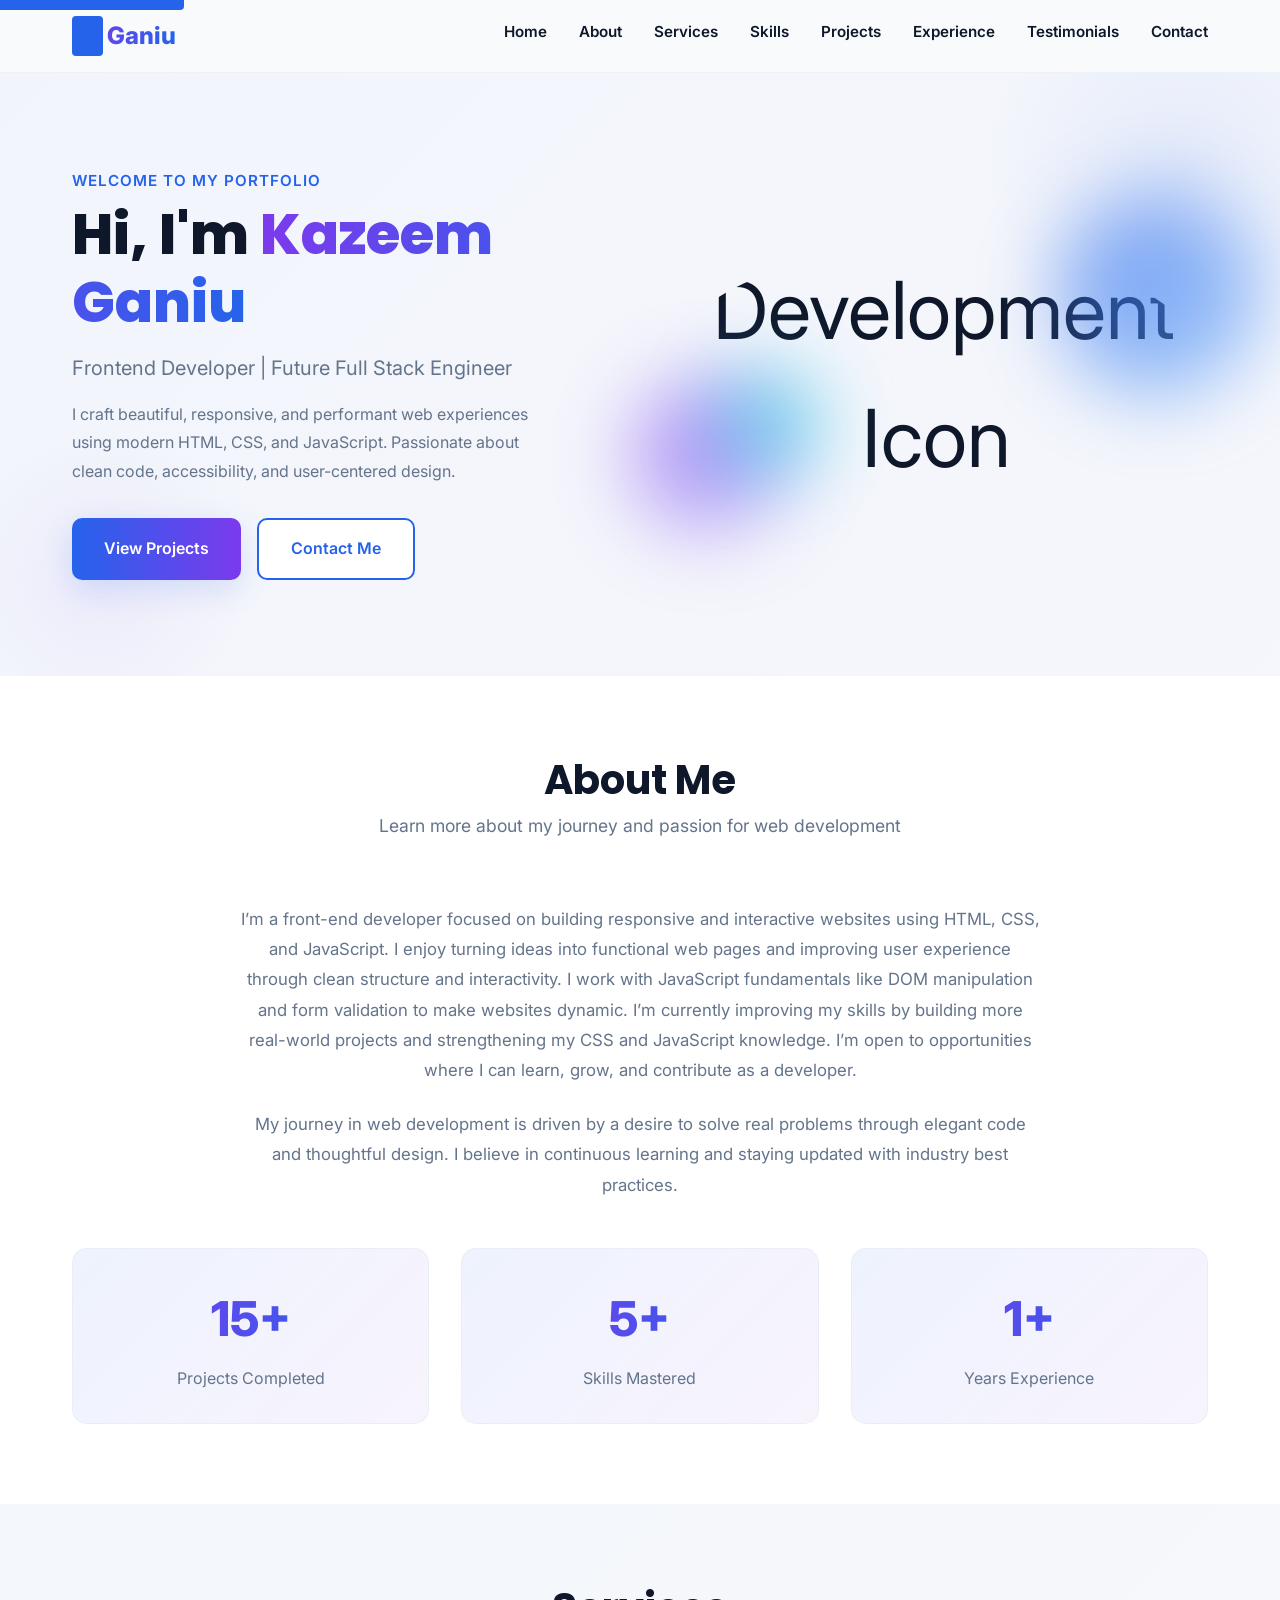
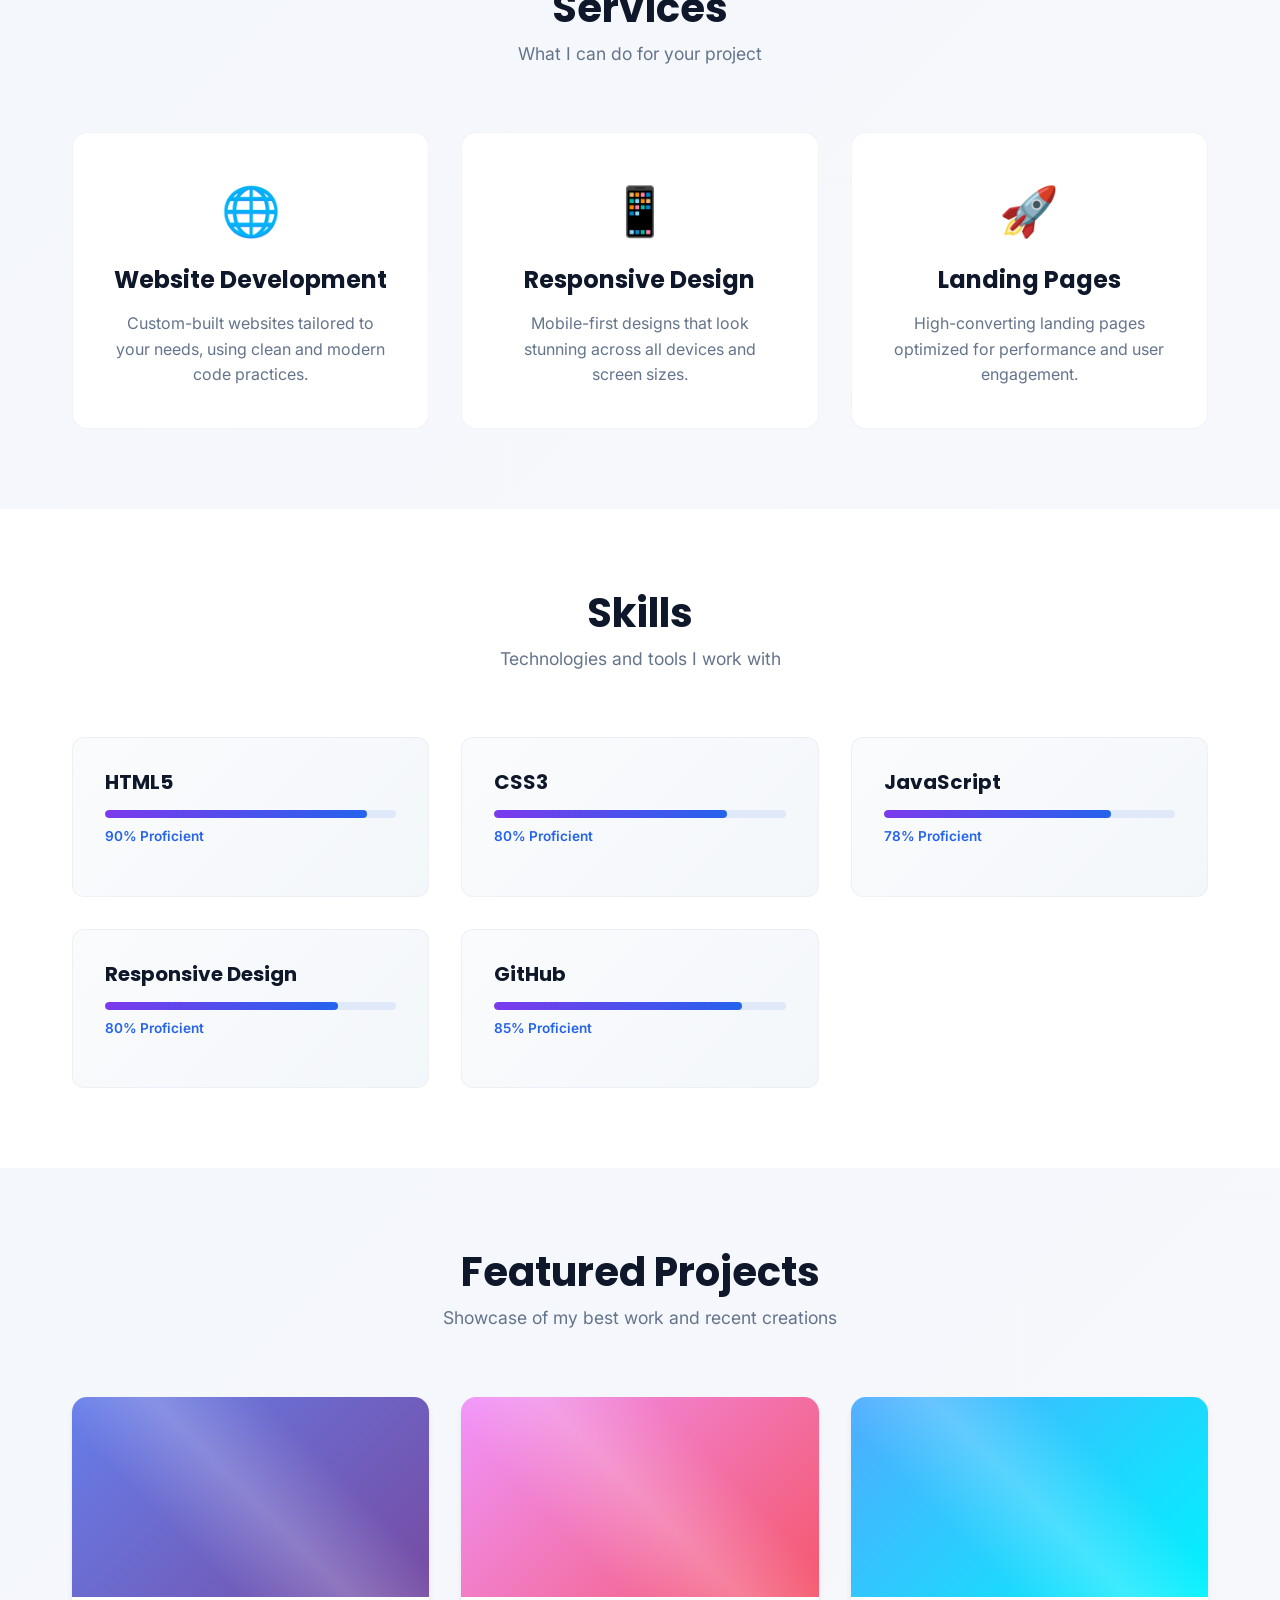
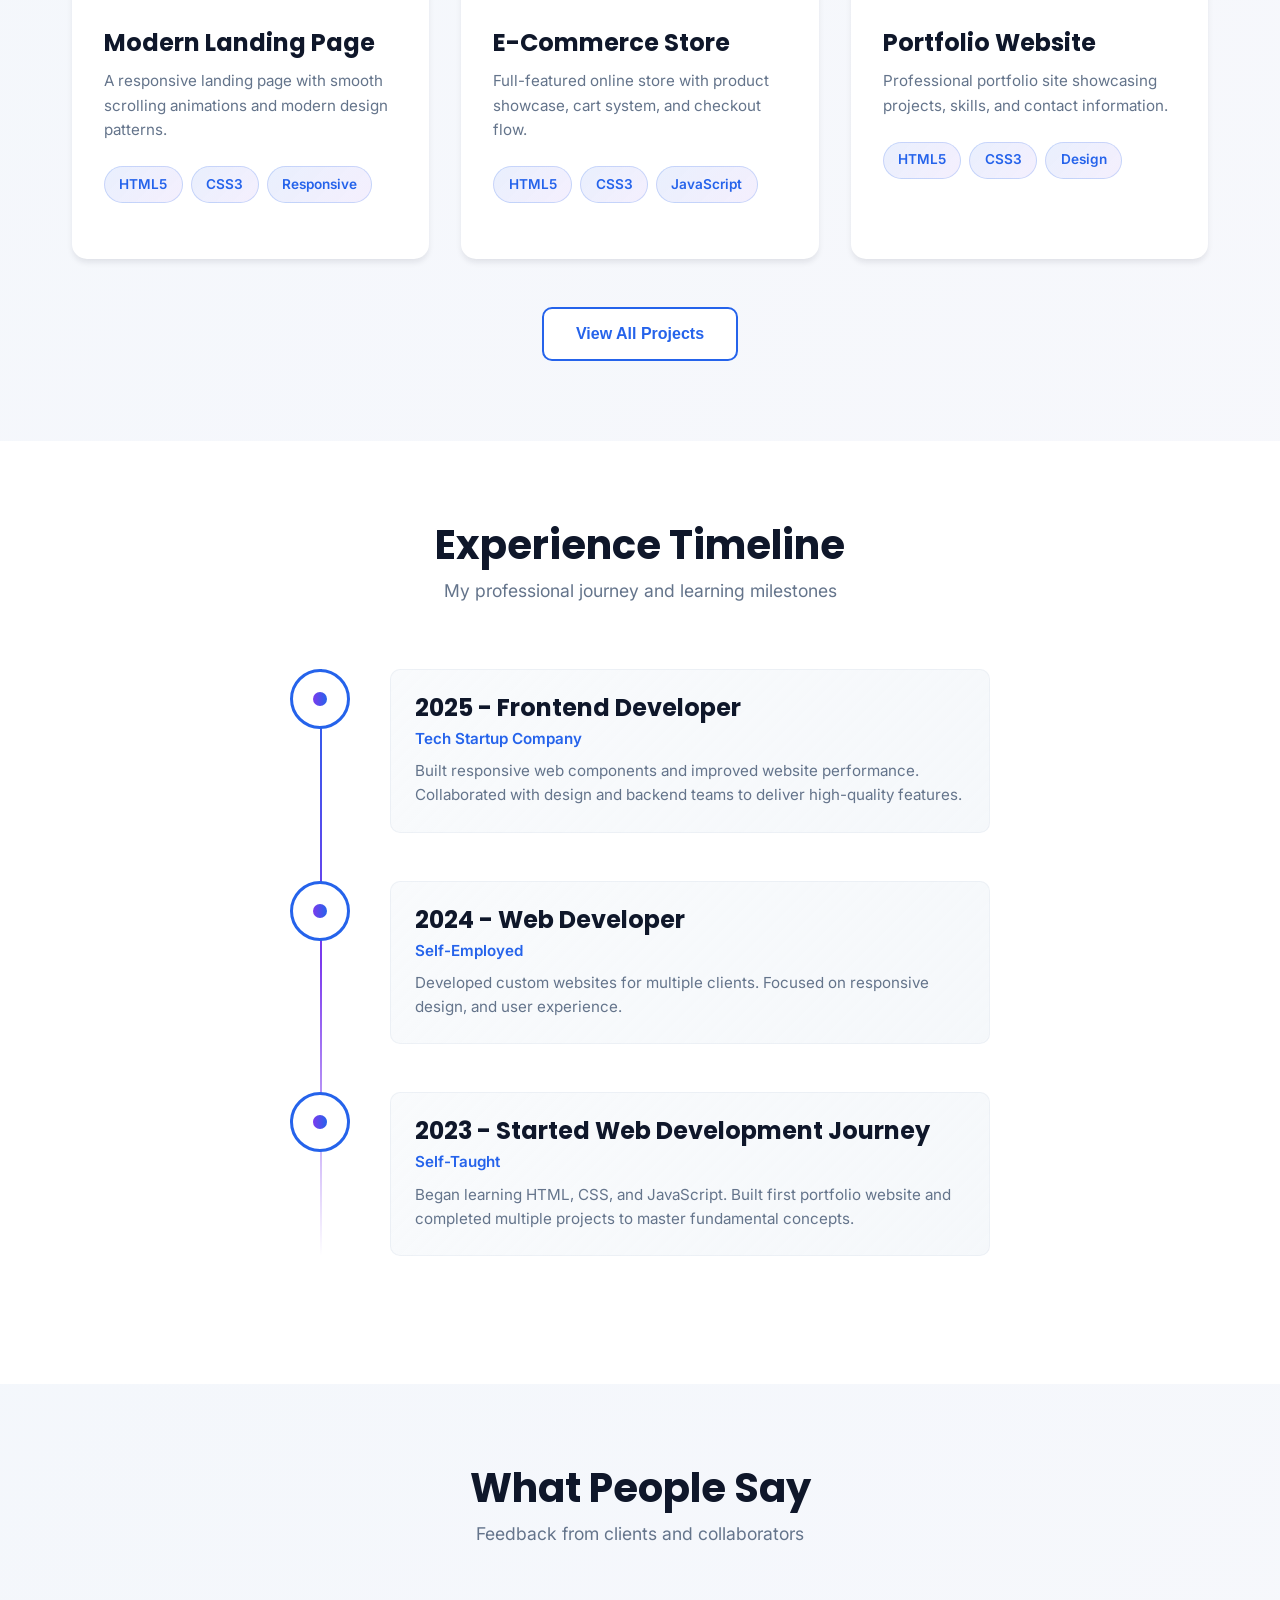
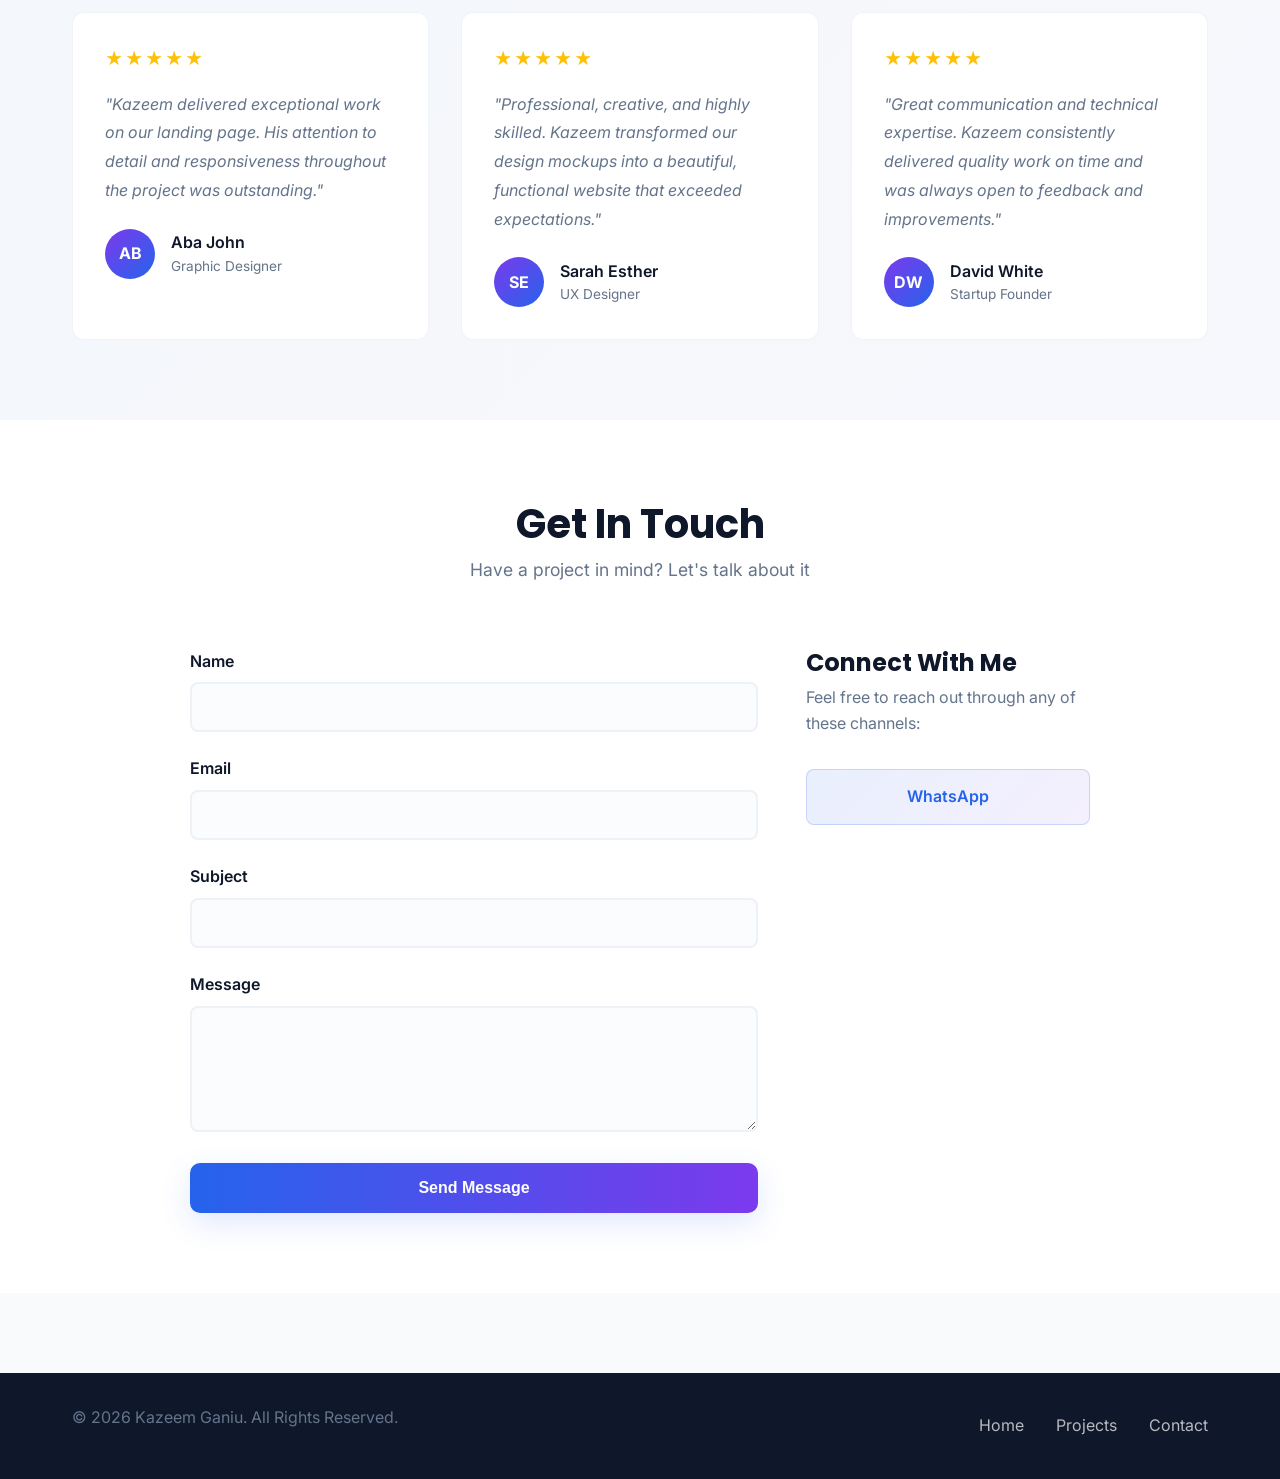
==== index.html @ 3c135c19 "Add files via upload" ====
<!DOCTYPE html>
<html lang="en">
<head>
    <meta charset="UTF-8">
    <meta name="viewport" content="width=device-width, initial-scale=1.0">
    <meta name="description" content="Kazeem Ganiu — Frontend Developer. Building modern, responsive, and accessible web experiences.">
    <title>Kazeem Ganiu — Frontend Developer</title>
    <link href="https://fonts.googleapis.com/css2?family=Inter:wght@300;400;500;600;700;800&family=Poppins:wght@400;600;700&display=swap" rel="stylesheet">
    <link rel="stylesheet" href="styles.css">
    <link rel="shortcut icon" href="logo.png" type="image/x-icon">
</head>
<script src="https://cdn.emailjs.com/dist/email.min.js"></script>

<body>
    <a href="#main-content" class="skip-link">Skip to main content</a>

    <header class="header">
        <nav class="navbar container">
            <div class="nav-brand">
                <a href="#home"><span class="brand-accent">K</span>Ganiu</a>
            </div>

            <input type="checkbox" id="menu-toggle" class="menu-toggle" aria-hidden="true">
            <label for="menu-toggle" class="hamburger" aria-label="Toggle navigation menu">
                <span></span>
                <span></span>
                <span></span>
            </label>

            <ul class="nav-menu" role="navigation" aria-label="Main navigation">
                <li><a href="#home">Home</a></li>
                <li><a href="#about">About</a></li>
                <li><a href="#services">Services</a></li>
                <li><a href="#skills">Skills</a></li>
                <li><a href="#projects">Projects</a></li>
                <li><a href="#experience">Experience</a></li>
                <li><a href="#testimonials">Testimonials</a></li>
                <li><a href="#contact">Contact</a></li>
            </ul>
        </nav>
    </header>

    <main id="main-content">
        <!-- Hero Section -->
        <section id="home" class="hero">
            <div class="container">
                <div class="hero-wrapper">
                    <div class="hero-content">
                        <p class="hero-intro">Welcome to my portfolio</p>
                        <h1 class="hero-title">Hi, I'm <span class="gradient-text">Kazeem Ganiu</span></h1>
                        <p class="hero-subtitle">Frontend Developer | Future Full Stack Engineer</p>
                        <p class="hero-description">I craft beautiful, responsive, and performant web experiences using modern HTML, CSS, and JavaScript. Passionate about clean code, accessibility, and user-centered design.</p>
                        
                        <div class="hero-buttons">
                            <a href="#projects" class="btn btn-primary">View Projects</a>
                            <a href="#contact" class="btn btn-secondary">Contact Me</a>
                        </div>
                    </div>

                    <div class="hero-illustration" aria-hidden="true">
                        <div class="floating-card">
                            <div class="card-content">
                                <div class="dev-icon">
                                    <img src="my-image.png" alt="Development Icon" style="width: 30rem; height: 30rem; border-radius: 70%;">
                                </div>
                            </div>
                        </div>
                        <div class="floating-shapes">
                            <div class="shape shape-1"></div>
                            <div class="shape shape-2"></div>
                            <div class="shape shape-3"></div>
                        </div>
                    </div>
                </div>
            </div>
        </section>

        <section id="about" class="about">
            <div class="container">
                <div class="section-header">
                    <h2>About Me</h2>
                    <p>Learn more about my journey and passion for web development</p>
                </div>

                <div class="about-content">
                    <p>I’m a front-end developer focused on building responsive and interactive websites using HTML, CSS, and JavaScript.

I enjoy turning ideas into functional web pages and improving user experience through clean structure and interactivity. I work with JavaScript fundamentals like DOM manipulation and form validation to make websites dynamic.

I’m currently improving my skills by building more real-world projects and strengthening my CSS and JavaScript knowledge.

I’m open to opportunities where I can learn, grow, and contribute as a developer.</p>
                    
                    <p>My journey in web development is driven by a desire to solve real problems through elegant code and thoughtful design. I believe in continuous learning and staying updated with industry best practices.</p>
                </div>

                <div class="stats">
                    <div class="stat-card">
                        <div class="stat-number">15+</div>
                        <div class="stat-label">Projects Completed</div>
                    </div>
                    <div class="stat-card">
                        <div class="stat-number">5+</div>
                        <div class="stat-label">Skills Mastered</div>
                    </div>
                    <div class="stat-card">
                        <div class="stat-number">1+</div>
                        <div class="stat-label">Years Experience</div>
                    </div>
                </div>
            </div>
        </section>

        <section id="services" class="services">
            <div class="container">
                <div class="section-header">
                    <h2>Services</h2>
                    <p>What I can do for your project</p>
                </div>

                <div class="services-grid">
                    <div class="service-card">
                        <div class="service-icon">🌐</div>
                        <h3>Website Development</h3>
                        <p>Custom-built websites tailored to your needs, using clean and modern code practices.</p>
                    </div>

                    <div class="service-card">
                        <div class="service-icon">📱</div>
                        <h3>Responsive Design</h3>
                        <p>Mobile-first designs that look stunning across all devices and screen sizes.</p>
                    </div>

                    <div class="service-card">
                        <div class="service-icon">🚀</div>
                        <h3>Landing Pages</h3>
                        <p>High-converting landing pages optimized for performance and user engagement.</p>
                    </div>
                </div>
            </div>
        </section>

        <section id="skills" class="skills">
            <div class="container">
                <div class="section-header">
                    <h2>Skills</h2>
                    <p>Technologies and tools I work with</p>
                </div>

                <div class="skills-grid">
                    <div class="skill-card">
                        <h3>HTML5</h3>
                        <div class="progress-bar">
                            <div class="progress-fill" style="width: 90%"></div>
                        </div>
                        <p class="skill-level">90% Proficient</p>
                    </div>

                    <div class="skill-card">
                        <h3>CSS3</h3>
                        <div class="progress-bar">
                            <div class="progress-fill" style="width: 80%"></div>
                        </div>
                        <p class="skill-level">80% Proficient</p>
                    </div>

                    <div class="skill-card">
                        <h3>JavaScript</h3>
                        <div class="progress-bar">
                            <div class="progress-fill" style="width: 78%"></div>
                        </div>
                        <p class="skill-level">78% Proficient</p>
                    </div>

                    <div class="skill-card">
                        <h3>Responsive Design</h3>
                        <div class="progress-bar">
                            <div class="progress-fill" style="width: 80%"></div>
                        </div>
                        <p class="skill-level">80% Proficient</p>
                    </div>

                    <div class="skill-card">
                        <h3>GitHub</h3>
                        <div class="progress-bar">
                            <div class="progress-fill" style="width: 85%"></div>
                        </div>
                        <p class="skill-level">85% Proficient</p>
                    </div>

                    
                </div>
            </div>
        </section>

        <section id="projects" class="projects">
            <div class="container">
                <div class="section-header">
                    <h2>Featured Projects</h2>
                    <p>Showcase of my best work and recent creations</p>
                </div>

                <div class="projects-grid">
                    <article class="project-card">
                        <div class="project-image" style="background: linear-gradient(135deg, #667eea 0%, #764ba2 100%)">
                            <div class="project-overlay">
                                <div class="project-overlay-content">
                                    <p>Modern Landing Page</p>
                                </div>
                            </div>
                        </div>
                        <div class="project-body">
                            <h3>Modern Landing Page</h3>
                            <p>A responsive landing page with smooth scrolling animations and modern design patterns.</p>
                            <div class="project-tags">
                                <span class="tag">HTML5</span>
                                <span class="tag">CSS3</span>
                                <span class="tag">Responsive</span>
                            </div>
                        </div>
                    </article>

                    <article class="project-card">
                        <div class="project-image" style="background: linear-gradient(135deg, #f093fb 0%, #f5576c 100%)">
                            <div class="project-overlay">
                                <div class="project-overlay-content">
                                    <p>E-Commerce Store</p>
                                </div>
                            </div>
                        </div>
                        <div class="project-body">
                            <h3>E-Commerce Store</h3>
                            <p>Full-featured online store with product showcase, cart system, and checkout flow.</p>
                            <div class="project-tags">
                                <span class="tag">HTML5</span>
                                <span class="tag">CSS3</span>
                                <span class="tag">JavaScript</span>
                            </div>
                        </div>
                    </article>

                    <article class="project-card">
                        <div class="project-image" style="background: linear-gradient(135deg, #4facfe 0%, #00f2fe 100%)">
                            <div class="project-overlay">
                                <div class="project-overlay-content">
                                    <p>Portfolio Website</p>
                                </div>
                            </div>
                        </div>
                        <div class="project-body">
                            <h3>Portfolio Website</h3>
                            <p>Professional portfolio site showcasing projects, skills, and contact information.</p>
                            <div class="project-tags">
                                <span class="tag">HTML5</span>
                                <span class="tag">CSS3</span>
                                <span class="tag">Design</span>
                            </div>
                        </div>
                    </article>
                </div>
                <div class="view-all-wrapper">
    <div class="dropdown">
        <button class="btn btn-secondary view-all" id="viewAllBtn">
            View All Projects
        </button>

        <div class="dropdown-menu" id="dropdownMenu">
            <a href="Saas.html" target="_blank">SaaS webpage</a>
            <a href="new.html" target="_blank">Dashboard</a>
            <a href="https://your-projects-3.com" target="_blank">Case Studies</a>
        </div>
    </div>
</div>
            </div>
        </section>

        <section id="experience" class="experience">
            <div class="container">
                <div class="section-header">
                    <h2>Experience Timeline</h2>
                    <p>My professional journey and learning milestones</p>
                </div>

                <div class="timeline">
                    <div class="timeline-item">
                        <div class="timeline-marker"></div>
                        <div class="timeline-content">
                            <h3>2025 - Frontend Developer</h3>
                            <p class="timeline-company">Tech Startup Company</p>
                            <p>Built responsive web components and improved website performance. Collaborated with design and backend teams to deliver high-quality features.</p>
                        </div>
                    </div>

                    <div class="timeline-item">
                        <div class="timeline-marker"></div>
                        <div class="timeline-content">
                            <h3>2024 - Web Developer</h3>
                            <p class="timeline-company">Self-Employed</p>
                            <p>Developed custom websites for multiple clients. Focused on responsive design, and user experience.</p>
                        </div>
                    </div>

                    <div class="timeline-item">
                        <div class="timeline-marker"></div>
                        <div class="timeline-content">
                            <h3>2023 - Started Web Development Journey</h3>
                            <p class="timeline-company">Self-Taught</p>
                            <p>Began learning HTML, CSS, and JavaScript. Built first portfolio website and completed multiple projects to master fundamental concepts.</p>
                        </div>
                    </div>
                </div>
            </div>
        </section>

        <section id="testimonials" class="testimonials">
            <div class="container">
                <div class="section-header">
                    <h2>What People Say</h2>
                    <p>Feedback from clients and collaborators</p>
                </div>

                <div class="testimonials-grid">
                    <div class="testimonial-card">
                        <div class="testimonial-stars">★★★★★</div>
                        <p class="testimonial-text">"Kazeem delivered exceptional work on our landing page. His attention to detail and responsiveness throughout the project was outstanding."</p>
                        <div class="testimonial-author">
                            <div class="author-avatar">AB</div>
                            <div>
                                <p class="author-name"> Aba John</p>
                                <p class="author-title">Graphic Designer</p>
                            </div>
                        </div>
                    </div>

                    <div class="testimonial-card">
                        <div class="testimonial-stars">★★★★★</div>
                        <p class="testimonial-text">"Professional, creative, and highly skilled. Kazeem transformed our design mockups into a beautiful, functional website that exceeded expectations."</p>
                        <div class="testimonial-author">
                            <div class="author-avatar">SE</div>
                            <div>
                                <p class="author-name">Sarah Esther</p>
                                <p class="author-title">UX Designer</p>
                            </div>
                        </div>
                    </div>

                    <div class="testimonial-card">
                        <div class="testimonial-stars">★★★★★</div>
                        <p class="testimonial-text">"Great communication and technical expertise. Kazeem consistently delivered quality work on time and was always open to feedback and improvements."</p>
                        <div class="testimonial-author">
                            <div class="author-avatar">DW</div>
                            <div>
                                <p class="author-name">David White</p>
                                <p class="author-title">Startup Founder</p>
                            </div>
                        </div>
                    </div>
                </div>
            </div>
        </section>

<section id="contact" class="contact">
    <div class="container">
        <div class="section-header">
            <h2>Get In Touch</h2>
            <p>Have a project in mind? Let's talk about it</p>
        </div>

        <div class="contact-wrapper">

            <form id="contact-form" class="contact-form">

                <div class="form-group">
                    <label for="name">Name</label>
                    <input type="text" id="name" name="name" required>
                </div>

                <div class="form-group">
                    <label for="email">Email</label>
                    <input type="email" id="email" name="email" required>
                </div>

                <div class="form-group">
                    <label for="subject">Subject</label>
                    <input type="text" id="subject" name="subject" required>
                </div>

                <div class="form-group">
                    <label for="message">Message</label>
                    <textarea id="message" name="message" rows="5" required></textarea>
                </div>

                <button type="submit" class="btn btn-primary">
                    Send Message
                </button>

            </form>

            <div class="contact-info">
                <h3>Connect With Me</h3>
                <p>Feel free to reach out through any of these channels:</p>

                <a href="https://wa.me/2347087066214" class="social-btn" aria-label="WhatsApp">
                    WhatsApp
                </a>
            </div>

        </div>
    </div>
</section>
    </main>

    <footer class="footer">
        <div class="container">
            <div class="footer-content">
                <p>&copy; 2026 Kazeem Ganiu. All Rights Reserved.</p>
                <div class="footer-links">
                    <a href="#home">Home</a>
                    <a href="#projects">Projects</a>
                    <a href="#contact">Contact</a>
                </div>
            </div>
        </div>
    </footer>

    <script>
(function () {
    emailjs.init("2vqwVvf7zt4rXn-55"); 
})();

document.getElementById("contact-form").addEventListener("submit", function (e) {
    e.preventDefault();

    emailjs.sendForm(
    "service_xun9y2r",
    "template_qzkkvb9",
    this
    ).then(
    function () {
        alert("Message sent successfully!");
        document.getElementById("contact-form").reset();
    },
    function (error) {
        alert("Failed to send message. Try again.");
        console.log(error);
    }
    );
});

const btn = document.getElementById("viewAllBtn");
const menu = document.getElementById("dropdownMenu");

btn.addEventListener("click", function (e) {
    e.stopPropagation();
    menu.style.display = menu.style.display === "flex" ? "none" : "flex";
});

document.addEventListener("click", function () {
    menu.style.display = "none";
});
</script>
</body>
</html>
---- styles.css ----
/* ============================================
   CSS CUSTOM PROPERTIES (Variables)
   ============================================ */
:root {
    --bg-primary: #F8FAFC;
    --bg-secondary: #F1F5F9;
    --surface: #FFFFFF;
    --primary: #2563EB;
    --primary-light: #60A5FA;
    --secondary: #7C3AED;
    --secondary-light: #A78BFA;
    --accent: #06B6D4;
    --accent-light: #22D3EE;
    --text: #0F172A;
    --text-muted: #64748B;
    --border: #E2E8F0;
    --shadow-sm: 0 1px 2px 0 rgba(15, 23, 42, 0.05);
    --shadow-md: 0 4px 6px -1px rgba(15, 23, 42, 0.1);
    --shadow-lg: 0 10px 15px -3px rgba(15, 23, 42, 0.1);
    --shadow-xl: 0 20px 25px -5px rgba(15, 23, 42, 0.1);
    --transition: all 0.3s cubic-bezier(0.4, 0, 0.2, 1);
}

/* ============================================
   Reset & Base Styles
   ============================================ */
* {
    margin: 0;
    padding: 0;
    box-sizing: border-box;
}

html {
    scroll-behavior: smooth;
}

body {
    font-family: 'Inter', -apple-system, BlinkMacSystemFont, 'Segoe UI', sans-serif;
    background-color: var(--bg-primary);
    color: var(--text);
    line-height: 1.6;
    overflow-x: hidden;
    -webkit-font-smoothing: antialiased;
    -moz-osx-font-smoothing: grayscale;
}

/* ============================================
   Container & Layout
   ============================================ */
.container {
    max-width: 1200px;
    margin: 0 auto;
    padding: 0 2rem;
}

section {
    padding: 5rem 0;
}

/* ============================================
   Typography
   ============================================ */
h1, h2, h3, h4, h5, h6 {
    font-family: 'Poppins', sans-serif;
    font-weight: 700;
    line-height: 1.2;
    margin-bottom: 1rem;
}

h1 {
    font-size: 3.5rem;
    font-weight: 800;
}

h2 {
    font-size: 2.5rem;
}

h3 {
    font-size: 1.5rem;
}

p {
    margin-bottom: 1rem;
    color: var(--text-muted);
}

a {
    color: var(--primary);
    text-decoration: none;
    transition: var(--transition);
}

a:hover {
    color: var(--secondary);
}

/* ============================================
   Skip Link
   ============================================ */
.skip-link {
    position: absolute;
    top: -40px;
    left: 0;
    background: var(--primary);
    color: white;
    padding: 0.75rem 1rem;
    z-index: 100;
    border-radius: 0 0 4px 0;
}

.skip-link:focus {
    top: 0;
}

/* ============================================
   Header & Navigation
   ============================================ */
.header {
    position: sticky;
    top: 0;
    z-index: 90;
    background: rgba(248, 250, 252, 0.8);
    backdrop-filter: blur(10px);
    border-bottom: 1px solid rgba(226, 232, 240, 0.5);
    padding: 1rem 0;
}

.navbar {
    display: flex;
    justify-content: space-between;
    align-items: center;
}

.nav-brand a {
    font-size: 1.5rem;
    font-weight: 800;
    background: linear-gradient(90deg, var(--secondary) 0%, var(--primary) 100%);
    -webkit-background-clip: text;
    -webkit-text-fill-color: transparent;
    background-clip: text;
    display: flex;
    align-items: center;
    gap: 0.25rem;
    animation: slideInLeft 0.6s ease-out;
}

.brand-accent {
    background: var(--primary);
    color: white;
    padding: 0.25rem 0.5rem;
    border-radius: 4px;
    font-size: 1.25rem;
}

.nav-menu {
    display: flex;
    list-style: none;
    gap: 2rem;
    align-items: center;
}

.nav-menu a {
    font-weight: 600;
    font-size: 0.95rem;
    color: var(--text);
    position: relative;
    overflow: hidden;
    display: inline-block;
}

.nav-menu a::after {
    content: '';
    position: absolute;
    bottom: 0;
    left: 0;
    width: 100%;
    height: 2px;
    background: linear-gradient(90deg, var(--secondary), var(--primary));
    transform: translateX(-100%);
    transition: transform 0.3s ease;
}

.nav-menu a:hover::after {
    transform: translateX(0);
}

/* Hamburger Menu */
.menu-toggle {
    display: none;
}

.hamburger {
    display: none;
    flex-direction: column;
    gap: 6px;
    cursor: pointer;
    z-index: 95;
}

.hamburger span {
    width: 25px;
    height: 3px;
    background: var(--primary);
    border-radius: 2px;
    transition: var(--transition);
}

.menu-toggle:checked ~ .hamburger span:nth-child(1) {
    transform: rotate(45deg) translate(10px, 10px);
}

.menu-toggle:checked ~ .hamburger span:nth-child(2) {
    opacity: 0;
}

.menu-toggle:checked ~ .hamburger span:nth-child(3) {
    transform: rotate(-45deg) translate(7px, -7px);
}

.menu-toggle:checked ~ .nav-menu {
    max-height: 500px;
}

/* ============================================
   Hero Section
   ============================================ */
.hero {
    padding: 6rem 0;
    background: linear-gradient(135deg, rgba(37, 99, 235, 0.03) 0%, rgba(124, 58, 237, 0.02) 100%);
    position: relative;
    overflow: hidden;
}

.hero::before {
    content: '';
    position: absolute;
    width: 400px;
    height: 400px;
    background: radial-gradient(circle, rgba(37, 99, 235, 0.08), transparent 70%);
    top: -100px;
    right: -100px;
    border-radius: 50%;
    animation: float 6s ease-in-out infinite;
}

.hero::after {
    content: '';
    position: absolute;
    width: 300px;
    height: 300px;
    background: radial-gradient(circle, rgba(124, 58, 237, 0.06), transparent 70%);
    bottom: -50px;
    left: -50px;
    border-radius: 50%;
    animation: float 8s ease-in-out infinite 1s;
}

.hero-wrapper {
    display: grid;
    grid-template-columns: 1fr 1fr;
    gap: 3rem;
    align-items: center;
    position: relative;
    z-index: 1;
}

.hero-content {
    animation: slideInLeft 0.8s ease-out;
}

.hero-intro {
    font-size: 0.95rem;
    font-weight: 600;
    color: var(--primary);
    text-transform: uppercase;
    letter-spacing: 1px;
    margin-bottom: 0.5rem;
    animation: fadeIn 0.6s ease-out;
}

.hero-title {
    font-size: 3.5rem;
    margin-bottom: 1rem;
    animation: slideInLeft 0.8s ease-out 0.1s backwards;
}

.gradient-text {
    background: linear-gradient(90deg, var(--secondary) 0%, var(--primary) 100%);
    -webkit-background-clip: text;
    -webkit-text-fill-color: transparent;
    background-clip: text;
}

.hero-subtitle {
    font-size: 1.25rem;
    color: var(--text-muted);
    margin-bottom: 1rem;
    animation: slideInLeft 0.8s ease-out 0.2s backwards;
}

.hero-description {
    font-size: 1rem;
    max-width: 90%;
    line-height: 1.8;
    margin-bottom: 2rem;
    animation: slideInLeft 0.8s ease-out 0.3s backwards;
}

.hero-buttons {
    display: flex;
    gap: 1rem;
    flex-wrap: wrap;
    animation: slideInLeft 0.8s ease-out 0.4s backwards;
}

.btn {
    padding: 1rem 2rem;
    border-radius: 10px;
    font-weight: 600;
    border: none;
    cursor: pointer;
    transition: var(--transition);
    font-size: 1rem;
    display: inline-flex;
    align-items: center;
    justify-content: center;
    text-decoration: none;
    position: relative;
    overflow: hidden;
}

.btn::before {
    content: '';
    position: absolute;
    inset: 0;
    background: linear-gradient(45deg, transparent, rgba(255, 255, 255, 0.2), transparent);
    transform: translateX(-100%);
}

.btn:hover::before {
    transform: translateX(100%);
    transition: transform 0.6s ease;
}

.btn-primary {
    background: linear-gradient(90deg, var(--primary) 0%, var(--secondary) 100%);
    color: white;
    box-shadow: 0 10px 30px rgba(37, 99, 235, 0.15);
    animation: pulse 2s ease-in-out infinite;
}

.btn-primary:hover {
    transform: translateY(-3px);
    box-shadow: 0 15px 40px rgba(37, 99, 235, 0.25);
    animation: none;
}

.btn-secondary {
    background: white;
    color: var(--primary);
    border: 2px solid var(--primary);
}

.btn-secondary:hover {
    background: var(--primary);
    color: white;
    transform: translateY(-3px);
}

.hero-illustration {
    position: relative;
    display: flex;
    align-items: center;
    justify-content: center;
    animation: slideInRight 0.8s ease-out;
}

.flating-card {
    width: 280px;
    height: 280px;
    background: linear-gradient(135deg, rgba(255, 255, 255, 0.9), rgba(255, 255, 255, 0.7));
    border-radius: 20px;
    backdrop-filter: blur(10px);
    border: 1px solid rgba(226, 232, 240, 0.5);
    display: flex;
    align-items: center;
    justify-content: center;
    box-shadow: 0 20px 60px rgba(37, 99, 235, 0.1);
    animation: float 4s ease-in-out infinite;
}

.card-content {
    text-align: center;
}

.dev-icon {
    font-size: 5rem;
    animation: float 4s ease-in-out infinite;
}

.floating-shapes {
    position: absolute;
    width: 100%;
    height: 100%;
}

.shape {
    position: absolute;
    border-radius: 50%;
    filter: blur(40px);
    opacity: 0.6;
}

.shape-1 {
    width: 200px;
    height: 200px;
    background: linear-gradient(135deg, var(--primary), var(--primary-light));
    top: -50px;
    right: -50px;
    animation: float 6s ease-in-out infinite;
}

.shape-2 {
    width: 150px;
    height: 150px;
    background: linear-gradient(135deg, var(--secondary), var(--secondary-light));
    bottom: -30px;
    left: -30px;
    animation: float 7s ease-in-out infinite 1s;
}

.shape-3 {
    width: 100px;
    height: 100px;
    background: linear-gradient(135deg, var(--accent), var(--accent-light));
    top: 50%;
    left: 10%;
    animation: float 8s ease-in-out infinite 0.5s;
}

.section-header {
    text-align: center;
    margin-bottom: 4rem;
    animation: fadeInUp 0.8s ease-out;
}

.section-header h2 {
    margin-bottom: 0.5rem;
}

.section-header p {
    font-size: 1.1rem;
    color: var(--text-muted);
}

.about {
    background: white;
    position: relative;
}

.about-content {
    max-width: 800px;
    margin: 0 auto 3rem;
    text-align: center;
    animation: fadeInUp 0.8s ease-out 0.2s backwards;
}

.about-content p {
    font-size: 1.05rem;
    line-height: 1.8;
    margin-bottom: 1.5rem;
}

.stats {
    display: grid;
    grid-template-columns: repeat(auto-fit, minmax(200px, 1fr));
    gap: 2rem;
    margin-top: 3rem;
}

.stat-card {
    background: linear-gradient(135deg, rgba(37, 99, 235, 0.08), rgba(124, 58, 237, 0.06));
    padding: 2rem;
    border-radius: 15px;
    border: 1px solid rgba(226, 232, 240, 0.5);
    text-align: center;
    transition: var(--transition);
    animation: fadeInUp 0.8s ease-out;
}

.stat-card:hover {
    transform: translateY(-8px);
    box-shadow: var(--shadow-xl);
    border-color: var(--primary);
    background: linear-gradient(135deg, rgba(37, 99, 235, 0.12), rgba(124, 58, 237, 0.1));
}

.stat-number {
    font-size: 3rem;
    font-weight: 800;
    background: linear-gradient(90deg, var(--secondary), var(--primary));
    -webkit-background-clip: text;
    -webkit-text-fill-color: transparent;
    background-clip: text;
}

.stat-label {
    color: var(--text-muted);
    margin-top: 0.5rem;
}

/* ============================================
   Services Section
   ============================================ */
.services {
    background: linear-gradient(135deg, rgba(37, 99, 235, 0.02), rgba(124, 58, 237, 0.01));
}

.services-grid {
    display: grid;
    grid-template-columns: repeat(auto-fit, minmax(250px, 1fr));
    gap: 2rem;
}

.service-card {
    background: white;
    padding: 2.5rem;
    border-radius: 15px;
    border: 1px solid rgba(226, 232, 240, 0.5);
    text-align: center;
    transition: var(--transition);
    animation: fadeInUp 0.8s ease-out;
}

.service-card:hover {
    transform: translateY(-10px);
    box-shadow: var(--shadow-xl);
    border-color: var(--primary);
    background: linear-gradient(135deg, rgba(248, 250, 252, 0.5), rgba(241, 245, 249, 0.5));
}

.service-icon {
    font-size: 3rem;
    margin-bottom: 1rem;
    display: inline-block;
    animation: bounce 2s ease-in-out infinite;
}

.service-card h3 {
    margin-bottom: 1rem;
    color: var(--text);
}

.service-card p {
    color: var(--text-muted);
    margin: 0;
}

/* ============================================
   Skills Section
   ============================================ */
.skills {
    background: white;
}

.skills-grid {
    display: grid;
    grid-template-columns: repeat(auto-fit, minmax(280px, 1fr));
    gap: 2rem;
}

.skill-card {
    background: linear-gradient(135deg, rgba(248, 250, 252, 0.8), rgba(241, 245, 249, 0.8));
    padding: 2rem;
    border-radius: 12px;
    border: 1px solid rgba(226, 232, 240, 0.5);
    transition: var(--transition);
    animation: fadeInUp 0.8s ease-out;
}

.skill-card:hover {
    transform: translateY(-5px);
    background: white;
    box-shadow: var(--shadow-lg);
    border-color: var(--primary);
}

.skill-card h3 {
    font-size: 1.25rem;
    margin-bottom: 1rem;
    color: var(--text);
}

.progress-bar {
    height: 8px;
    background: rgba(37, 99, 235, 0.1);
    border-radius: 10px;
    overflow: hidden;
    margin-bottom: 0.5rem;
}

.progress-fill {
    height: 100%;
    background: linear-gradient(90deg, var(--secondary), var(--primary));
    border-radius: 10px;
    animation: growWidth 1.2s ease-out;
    transform-origin: left;
}

.skill-level {
    font-size: 0.85rem;
    color: var(--primary);
    font-weight: 600;
}

/* ============================================
   Projects Section
   ============================================ */
.projects {
    background: linear-gradient(135deg, rgba(37, 99, 235, 0.02), rgba(124, 58, 237, 0.01));
}

.projects-grid {
    display: grid;
    grid-template-columns: repeat(auto-fit, minmax(300px, 1fr));
    gap: 2rem;
}

.project-card {
    background: white;
    border-radius: 15px;
    overflow: hidden;
    box-shadow: var(--shadow-md);
    transition: var(--transition);
    animation: fadeInUp 0.8s ease-out;
}

.project-card:hover {
    transform: translateY(-10px);
    box-shadow: var(--shadow-xl);
}

.project-image {
    height: 200px;
    position: relative;
    overflow: hidden;
    background-size: cover;
    background-position: center;
}

.project-image::before {
    content: '';
    position: absolute;
    inset: 0;
    background: linear-gradient(45deg, transparent 30%, rgba(255, 255, 255, 0.2), transparent 70%);
    animation: shimmer 3s infinite;
}

.project-overlay {
    position: absolute;
    inset: 0;
    background: linear-gradient(135deg, rgba(37, 99, 235, 0.7), rgba(124, 58, 237, 0.7));
    display: flex;
    align-items: center;
    justify-content: center;
    opacity: 0;
    transition: opacity 0.3s ease;
}

.project-card:hover .project-overlay {
    opacity: 1;
}

.project-overlay-content {
    color: white;
    text-align: center;
    font-weight: 600;
    font-size: 1.1rem;
}

.project-body {
    padding: 2rem;
}

.project-body h3 {
    margin-bottom: 0.75rem;
    color: var(--text);
}

.project-body p {
    margin-bottom: 1.5rem;
    color: var(--text-muted);
    font-size: 0.95rem;
}

.view-all-wrapper {
    display: flex;
    justify-content: center;
    margin-top: 3rem;
    position: relative;
}

.dropdown {
    position: relative;
    display: inline-block;
}

.dropdown-menu {
    position: absolute;
    bottom: 120%;
    left: 50%;
    transform: translateX(-50%);
    background: white;
    border: 1px solid var(--border);
    border-radius: 10px;
    box-shadow: var(--shadow-lg);
    min-width: 200px;
    padding: 0.5rem;
    display: none;
    flex-direction: column;
    gap: 0.5rem;
    z-index: 10;
}

.dropdown-menu a {
    padding: 0.75rem 1rem;
    border-radius: 6px;
    color: var(--text);
    font-weight: 600;
    transition: var(--transition);
}

.dropdown-menu a:hover {
    background: var(--bg-secondary);
    color: var(--primary);
}

.project-tags {
    display: flex;
    gap: 0.5rem;
    flex-wrap: wrap;
    margin-bottom: 1.5rem;
}

.tag {
    background: linear-gradient(135deg, rgba(37, 99, 235, 0.1), rgba(124, 58, 237, 0.08));
    color: var(--primary);
    padding: 0.4rem 0.9rem;
    border-radius: 20px;
    font-size: 0.85rem;
    font-weight: 600;
    border: 1px solid rgba(37, 99, 235, 0.2);
    transition: var(--transition);
}

.tag:hover {
    background: var(--primary);
    color: white;
    border-color: var(--primary);
}

.project-buttons {
    display: flex;
    gap: 1rem;
}

.btn-text {
    flex: 1;
    padding: 0.75rem 1rem;
    background: linear-gradient(135deg, rgba(37, 99, 235, 0.1), rgba(124, 58, 237, 0.08));
    color: var(--primary);
    border-radius: 8px;
    font-weight: 600;
    text-align: center;
    transition: var(--transition);
    border: 1px solid rgba(37, 99, 235, 0.2);
}

.btn-text:hover {
    background: var(--primary);
    color: white;
    border-color: var(--primary);
    transform: translateY(-2px);
}

/* ============================================
   Experience Section
   ============================================ */
.experience {
    background: white;
}

.timeline {
    max-width: 700px;
    margin: 0 auto;
    position: relative;
}

.timeline::before {
    content: '';
    position: absolute;
    left: 30px;
    top: 0;
    bottom: 0;
    width: 2px;
    background: linear-gradient(180deg, var(--primary), var(--secondary), transparent);
}

.timeline-item {
    margin-bottom: 3rem;
    padding-left: 100px;
    position: relative;
    animation: slideInLeft 0.8s ease-out;
}

.timeline-marker {
    position: absolute;
    left: 0;
    top: 0;
    width: 60px;
    height: 60px;
    background: white;
    border: 3px solid var(--primary);
    border-radius: 50%;
    display: flex;
    align-items: center;
    justify-content: center;
}

.timeline-marker::before {
    content: '';
    width: 14px;
    height: 14px;
    background: linear-gradient(90deg, var(--secondary), var(--primary));
    border-radius: 50%;
}

.timeline-content {
    background: linear-gradient(135deg, rgba(248, 250, 252, 0.9), rgba(241, 245, 249, 0.7));
    padding: 1.5rem;
    border-radius: 10px;
    border: 1px solid rgba(226, 232, 240, 0.5);
    transition: var(--transition);
}

.timeline-item:hover .timeline-content {
    background: white;
    box-shadow: var(--shadow-lg);
    transform: translateX(10px);
    border-color: var(--primary);
}

.timeline-content h3 {
    margin-bottom: 0.25rem;
    color: var(--text);
}

.timeline-company {
    color: var(--primary);
    font-weight: 600;
    margin-bottom: 0.5rem;
    font-size: 0.95rem;
}

.timeline-content p:last-child {
    margin: 0;
    color: var(--text-muted);
    font-size: 0.95rem;
}

/* ============================================
   Testimonials Section
   ============================================ */
.testimonials {
    background: linear-gradient(135deg, rgba(37, 99, 235, 0.02), rgba(124, 58, 237, 0.01));
}

.testimonials-grid {
    display: grid;
    grid-template-columns: repeat(auto-fit, minmax(300px, 1fr));
    gap: 2rem;
}

.testimonial-card {
    background: white;
    padding: 2rem;
    border-radius: 12px;
    border: 1px solid rgba(226, 232, 240, 0.5);
    transition: var(--transition);
    animation: fadeInUp 0.8s ease-out;
}

.testimonial-card:hover {
    transform: translateY(-8px);
    box-shadow: var(--shadow-xl);
    border-color: var(--primary);
}

.testimonial-stars {
    color: #FFC107;
    margin-bottom: 1rem;
    font-size: 1.1rem;
    letter-spacing: 2px;
}

.testimonial-text {
    color: var(--text-muted);
    margin-bottom: 1.5rem;
    font-style: italic;
    line-height: 1.8;
}

.testimonial-author {
    display: flex;
    align-items: center;
    gap: 1rem;
}

.author-avatar {
    width: 50px;
    height: 50px;
    background: linear-gradient(135deg, var(--secondary), var(--primary));
    border-radius: 50%;
    display: flex;
    align-items: center;
    justify-content: center;
    color: white;
    font-weight: 700;
}

.author-name {
    font-weight: 600;
    color: var(--text);
    margin: 0;
}

.author-title {
    font-size: 0.85rem;
    color: var(--text-muted);
    margin: 0;
}

/* ============================================
   Contact Section
   ============================================ */
.contact {
    background: white;
}

.contact-wrapper {
    display: grid;
    grid-template-columns: 2fr 1fr;
    gap: 3rem;
    max-width: 900px;
    margin: 0 auto;
}

.contact-form {
    animation: slideInLeft 0.8s ease-out 0.2s backwards;
}

.form-group {
    margin-bottom: 1.5rem;
    animation: fadeInUp 0.8s ease-out;
}

.form-group label {
    display: block;
    font-weight: 600;
    margin-bottom: 0.5rem;
    color: var(--text);
}

.form-group input,
.form-group textarea {
    width: 100%;
    padding: 0.85rem 1rem;
    border: 2px solid rgba(226, 232, 240, 0.5);
    border-radius: 8px;
    font-family: inherit;
    font-size: 0.95rem;
    transition: var(--transition);
    background: rgba(248, 250, 252, 0.5);
}

.form-group input:focus,
.form-group textarea:focus {
    outline: none;
    border-color: var(--primary);
    background: white;
    box-shadow: 0 0 0 3px rgba(37, 99, 235, 0.1);
}

.contact-form .btn {
    width: 100%;
}

.contact-info {
    animation: slideInRight 0.8s ease-out 0.2s backwards;
}

.contact-info h3 {
    margin-bottom: 0.5rem;
}

.contact-info > p {
    margin-bottom: 2rem;
}

.social-links {
    display: flex;
    flex-direction: column;
    gap: 0.75rem;
}

.social-btn {
    padding: 0.9rem 1.5rem;
    background: linear-gradient(135deg, rgba(37, 99, 235, 0.1), rgba(124, 58, 237, 0.08));
    color: var(--primary);
    border-radius: 8px;
    font-weight: 600;
    border: 1px solid rgba(37, 99, 235, 0.2);
    text-align: center;
    transition: var(--transition);
    display: block;
}

.social-btn:hover {
    background: var(--primary);
    color: white;
    border-color: var(--primary);
    transform: translateX(5px);
}

/* ============================================
   Footer
   ============================================ */
.footer {
    background: var(--text);
    color: white;
    padding: 2rem 0;
    margin-top: 5rem;
}

.footer-content {
    display: flex;
    justify-content: space-between;
    align-items: center;
    flex-wrap: wrap;
    gap: 2rem;
}

.footer-links {
    display: flex;
    gap: 2rem;
}

.footer-links a {
    color: rgba(255, 255, 255, 0.7);
    transition: var(--transition);
}

.footer-links a:hover {
    color: white;
}

/* ============================================
   Animations
   ============================================ */
@keyframes slideInLeft {
    from {
        opacity: 0;
        transform: translateX(-50px);
    }
    to {
        opacity: 1;
        transform: translateX(0);
    }
}

@keyframes slideInRight {
    from {
        opacity: 0;
        transform: translateX(50px);
    }
    to {
        opacity: 1;
        transform: translateX(0);
    }
}

@keyframes fadeIn {
    from {
        opacity: 0;
    }
    to {
        opacity: 1;
    }
}

@keyframes fadeInUp {
    from {
        opacity: 0;
        transform: translateY(30px);
    }
    to {
        opacity: 1;
        transform: translateY(0);
    }
}

@keyframes float {
    0%, 100% {
        transform: translateY(0);
    }
    50% {
        transform: translateY(-20px);
    }
}

@keyframes bounce {
    0%, 100% {
        transform: translateY(0);
    }
    50% {
        transform: translateY(-10px);
    }
}

@keyframes pulse {
    0%, 100% {
        box-shadow: 0 10px 30px rgba(37, 99, 235, 0.15);
    }
    50% {
        box-shadow: 0 10px 40px rgba(37, 99, 235, 0.25);
    }
}

@keyframes shimmer {
    0% {
        transform: translateX(-100%);
    }
    100% {
        transform: translateX(100%);
    }
}

@keyframes growWidth {
    from {
        transform: scaleX(0);
        transform-origin: left;
    }
    to {
        transform: scaleX(1);
    }
}

/* ============================================
   Responsive Design
   ============================================ */
@media (max-width: 768px) {
    h1 {
        font-size: 2.5rem;
    }

    h2 {
        font-size: 1.85rem;
    }

    .container {
        padding: 0 1rem;
    }

    section {
        padding: 3rem 0;
    }

    /* Navigation */
    .nav-menu {
        position: fixed;
        left: 0;
        right: 0;
        top: 70px;
        flex-direction: column;
        background: white;
        padding: 1rem;
        gap: 0;
        max-height: 0;
        overflow: hidden;
        transition: max-height 0.3s ease;
        border-bottom: 1px solid var(--border);
    }

    .nav-menu li {
        border-bottom: 1px solid var(--border);
    }

    .nav-menu a {
        display: block;
        padding: 1rem;
    }

    .hamburger {
        display: flex;
    }

    /* Hero */
    .hero-wrapper {
        grid-template-columns: 1fr;
    }

    .hero-illustration {
        order: -1;
        margin-bottom: 2rem;
    }

    .floating-card {
        width: 200px;
        height: 200px;
    }

    .dev-icon {
        font-size: 3rem;
    }

    /* Buttons */
    .hero-buttons {
        flex-direction: column;
    }

    .btn {
        width: 100%;
    }

    /* Projects */
    .projects-grid {
        grid-template-columns: 1fr;
    }

    /* Contact */
    .contact-wrapper {
        grid-template-columns: 1fr;
    }

    /* Footer */
    .footer-content {
        flex-direction: column;
        text-align: center;
    }

    .footer-links {
        justify-content: center;
    }

    /* Timeline */
    .timeline::before {
        left: 20px;
    }

    .timeline-item {
        padding-left: 80px;
    }

    .timeline-marker {
        width: 50px;
        height: 50px;
    }
}

@media (max-width: 480px) {
    h1 {
        font-size: 2rem;
    }

    h2 {
        font-size: 1.5rem;
    }

    .container {
        padding: 0 1rem;
    }

    section {
        padding: 2rem 0;
    }

    .nav-menu {
        top: 60px;
    }

    .hero {
        padding: 3rem 0;
    }

    .hero-title {
        font-size: 2rem;
    }

    .stats {
        grid-template-columns: 1fr;
    }

    .hero-buttons {
        flex-direction: column;
    }

    .service-card,
    .skill-card {
        padding: 1.5rem;
    }

    .project-card {
        border-radius: 10px;
    }

    .testimonial-card {
        padding: 1.5rem;
    }

    .form-group input,
    .form-group textarea {
        padding: 0.75rem;
    }
}
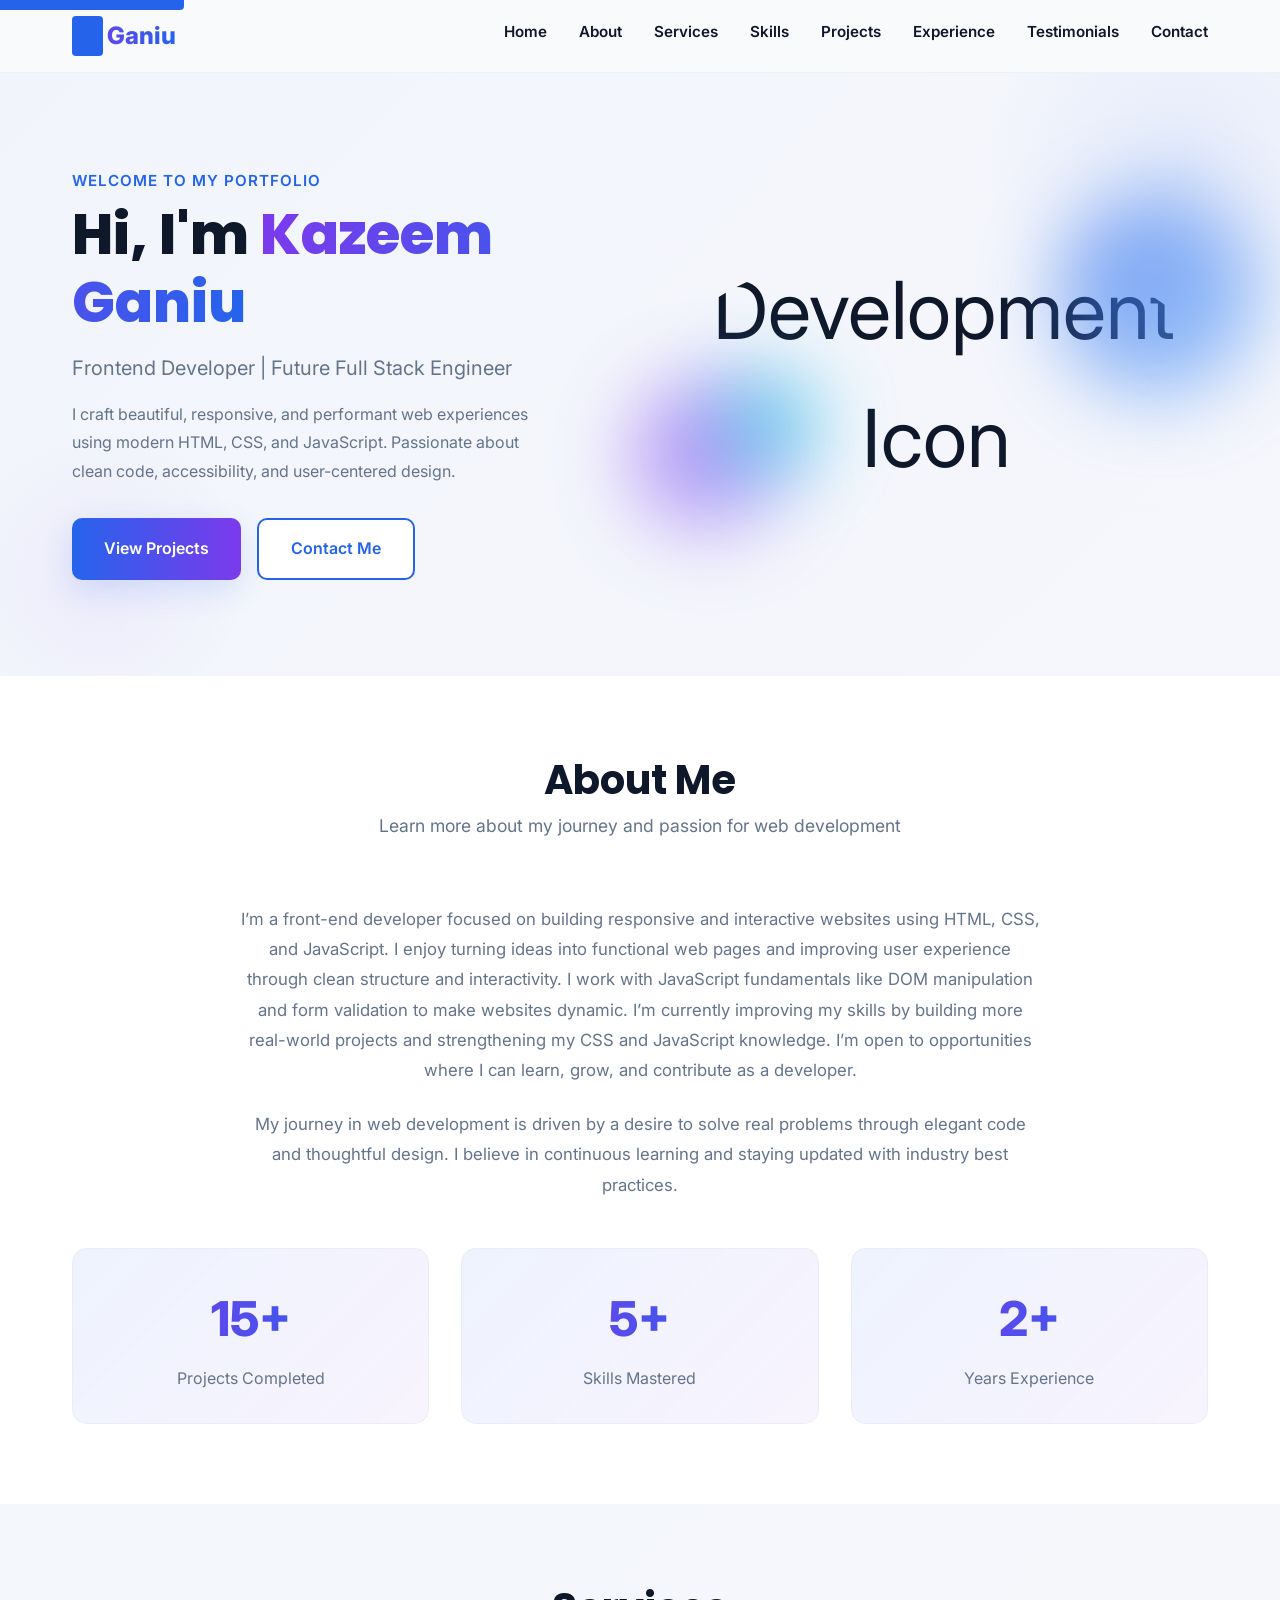
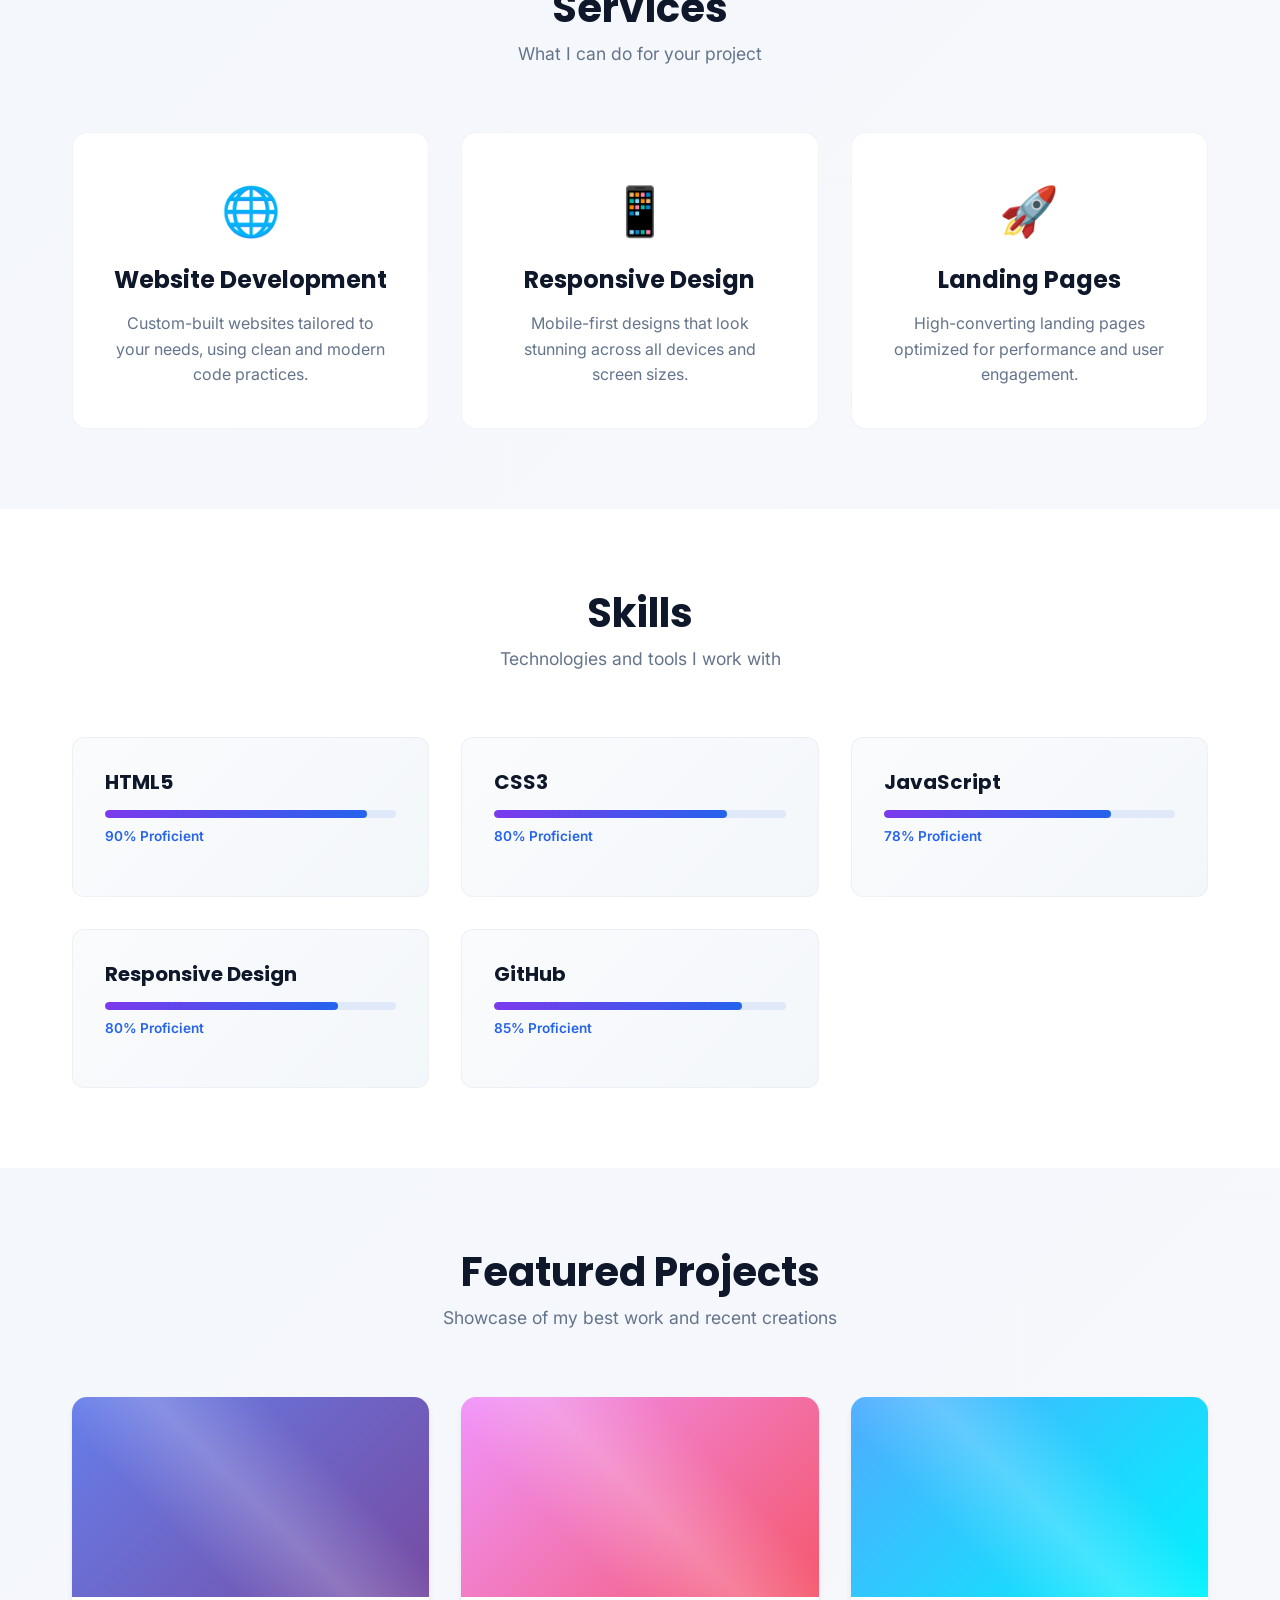
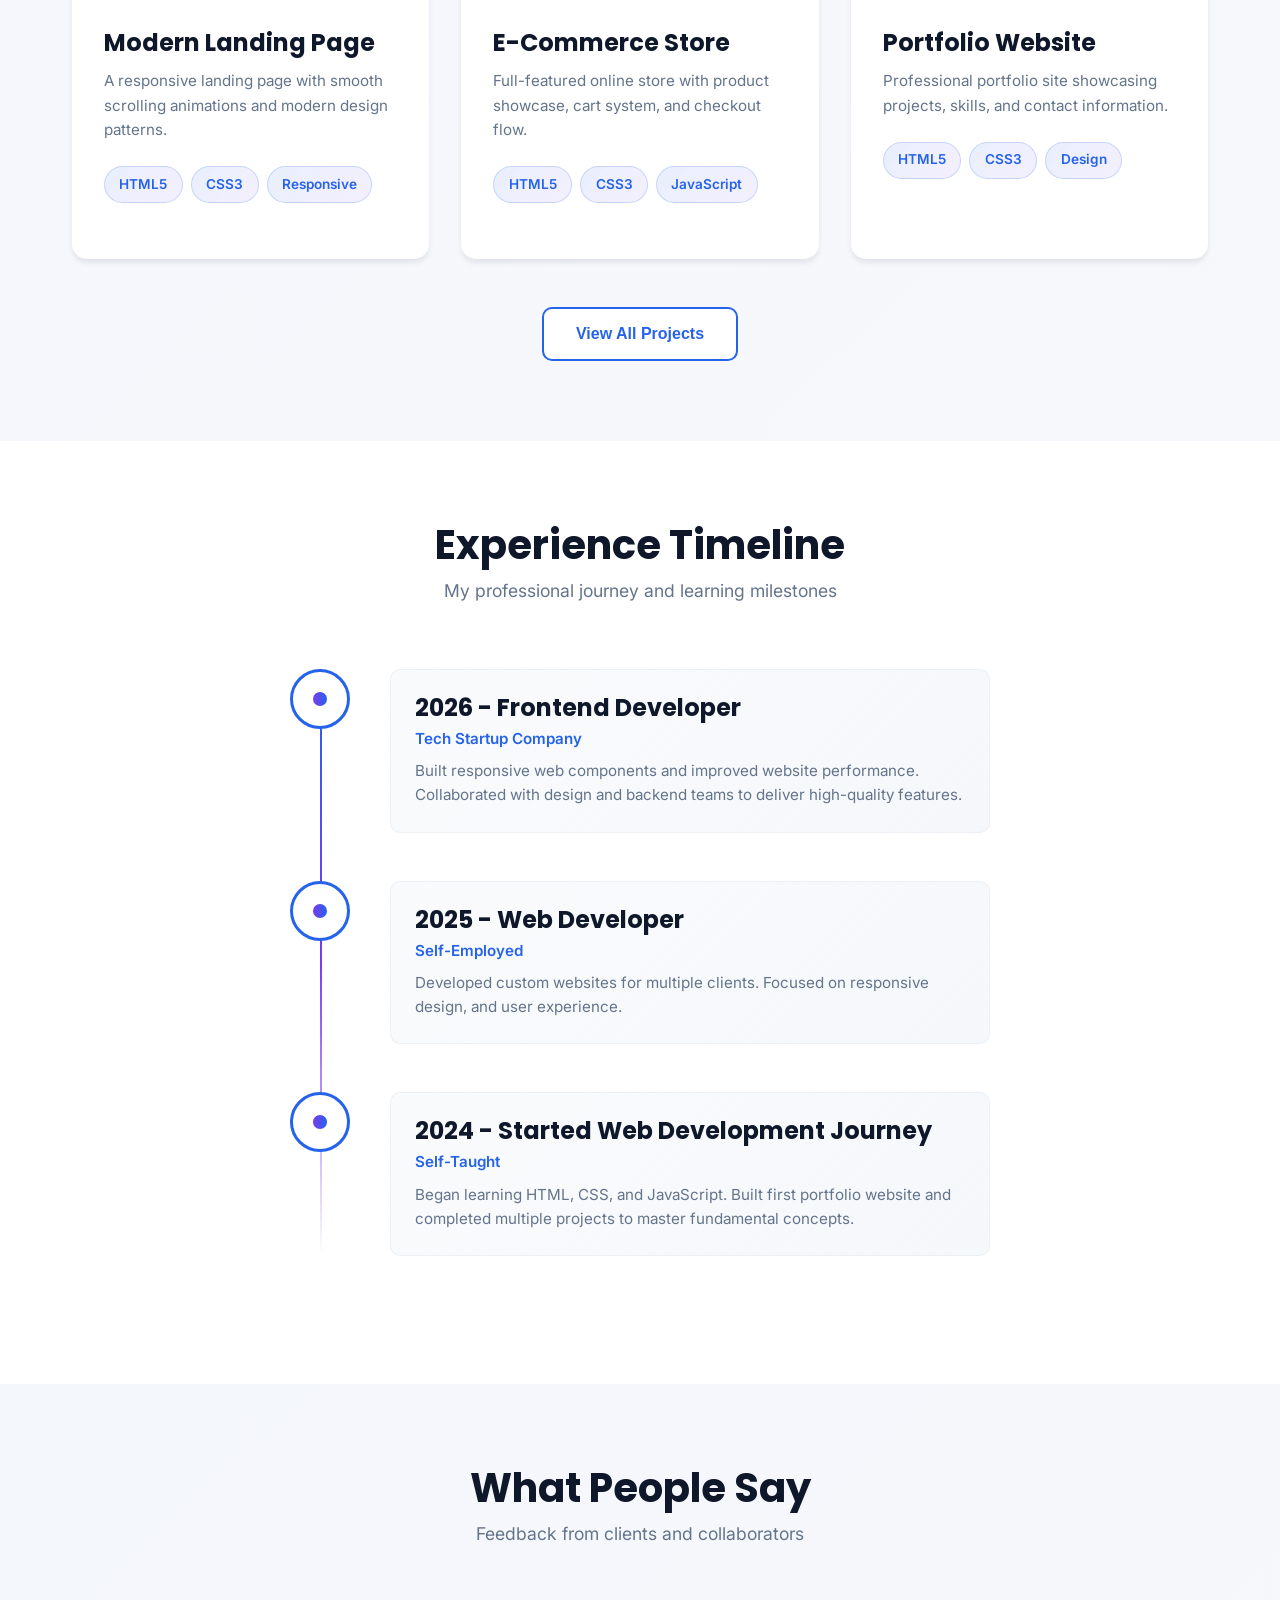
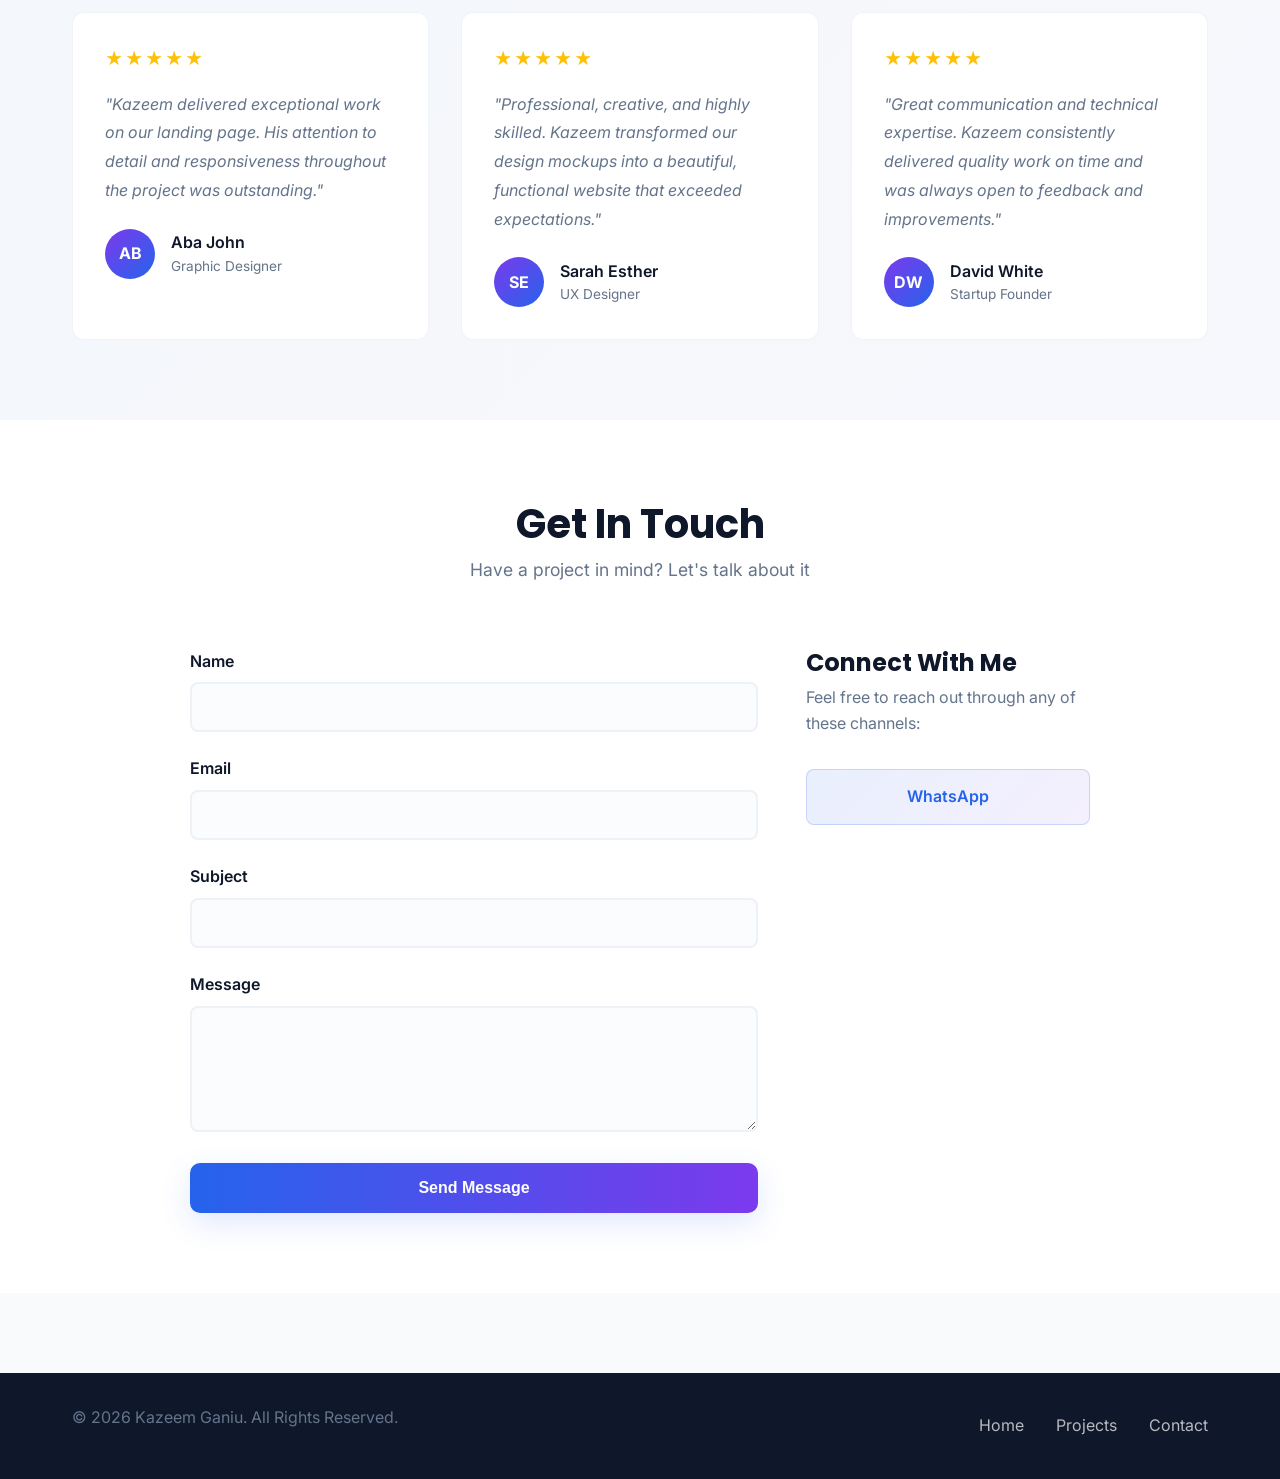
==== commit 789b35d0: "Update print statement from 'Hello' to 'Goodbye'" ====
--- a/index.html
+++ b/index.html
@@ -104,7 +104,7 @@
                         <div class="stat-label">Skills Mastered</div>
                     </div>
                     <div class="stat-card">
-                        <div class="stat-number">1+</div>
+                        <div class="stat-number">2+</div>
                         <div class="stat-label">Years Experience</div>
                     </div>
                 </div>
@@ -285,7 +285,7 @@
                     <div class="timeline-item">
                         <div class="timeline-marker"></div>
                         <div class="timeline-content">
-                            <h3>2025 - Frontend Developer</h3>
+                            <h3>2026 - Frontend Developer</h3>
                             <p class="timeline-company">Tech Startup Company</p>
                             <p>Built responsive web components and improved website performance. Collaborated with design and backend teams to deliver high-quality features.</p>
                         </div>
@@ -294,7 +294,7 @@
                     <div class="timeline-item">
                         <div class="timeline-marker"></div>
                         <div class="timeline-content">
-                            <h3>2024 - Web Developer</h3>
+                            <h3>2025 - Web Developer</h3>
                             <p class="timeline-company">Self-Employed</p>
                             <p>Developed custom websites for multiple clients. Focused on responsive design, and user experience.</p>
                         </div>
@@ -303,7 +303,7 @@
                     <div class="timeline-item">
                         <div class="timeline-marker"></div>
                         <div class="timeline-content">
-                            <h3>2023 - Started Web Development Journey</h3>
+                            <h3>2024 - Started Web Development Journey</h3>
                             <p class="timeline-company">Self-Taught</p>
                             <p>Began learning HTML, CSS, and JavaScript. Built first portfolio website and completed multiple projects to master fundamental concepts.</p>
                         </div>
@@ -460,4 +460,4 @@
 });
 </script>
 </body>
-</html>+</html>
